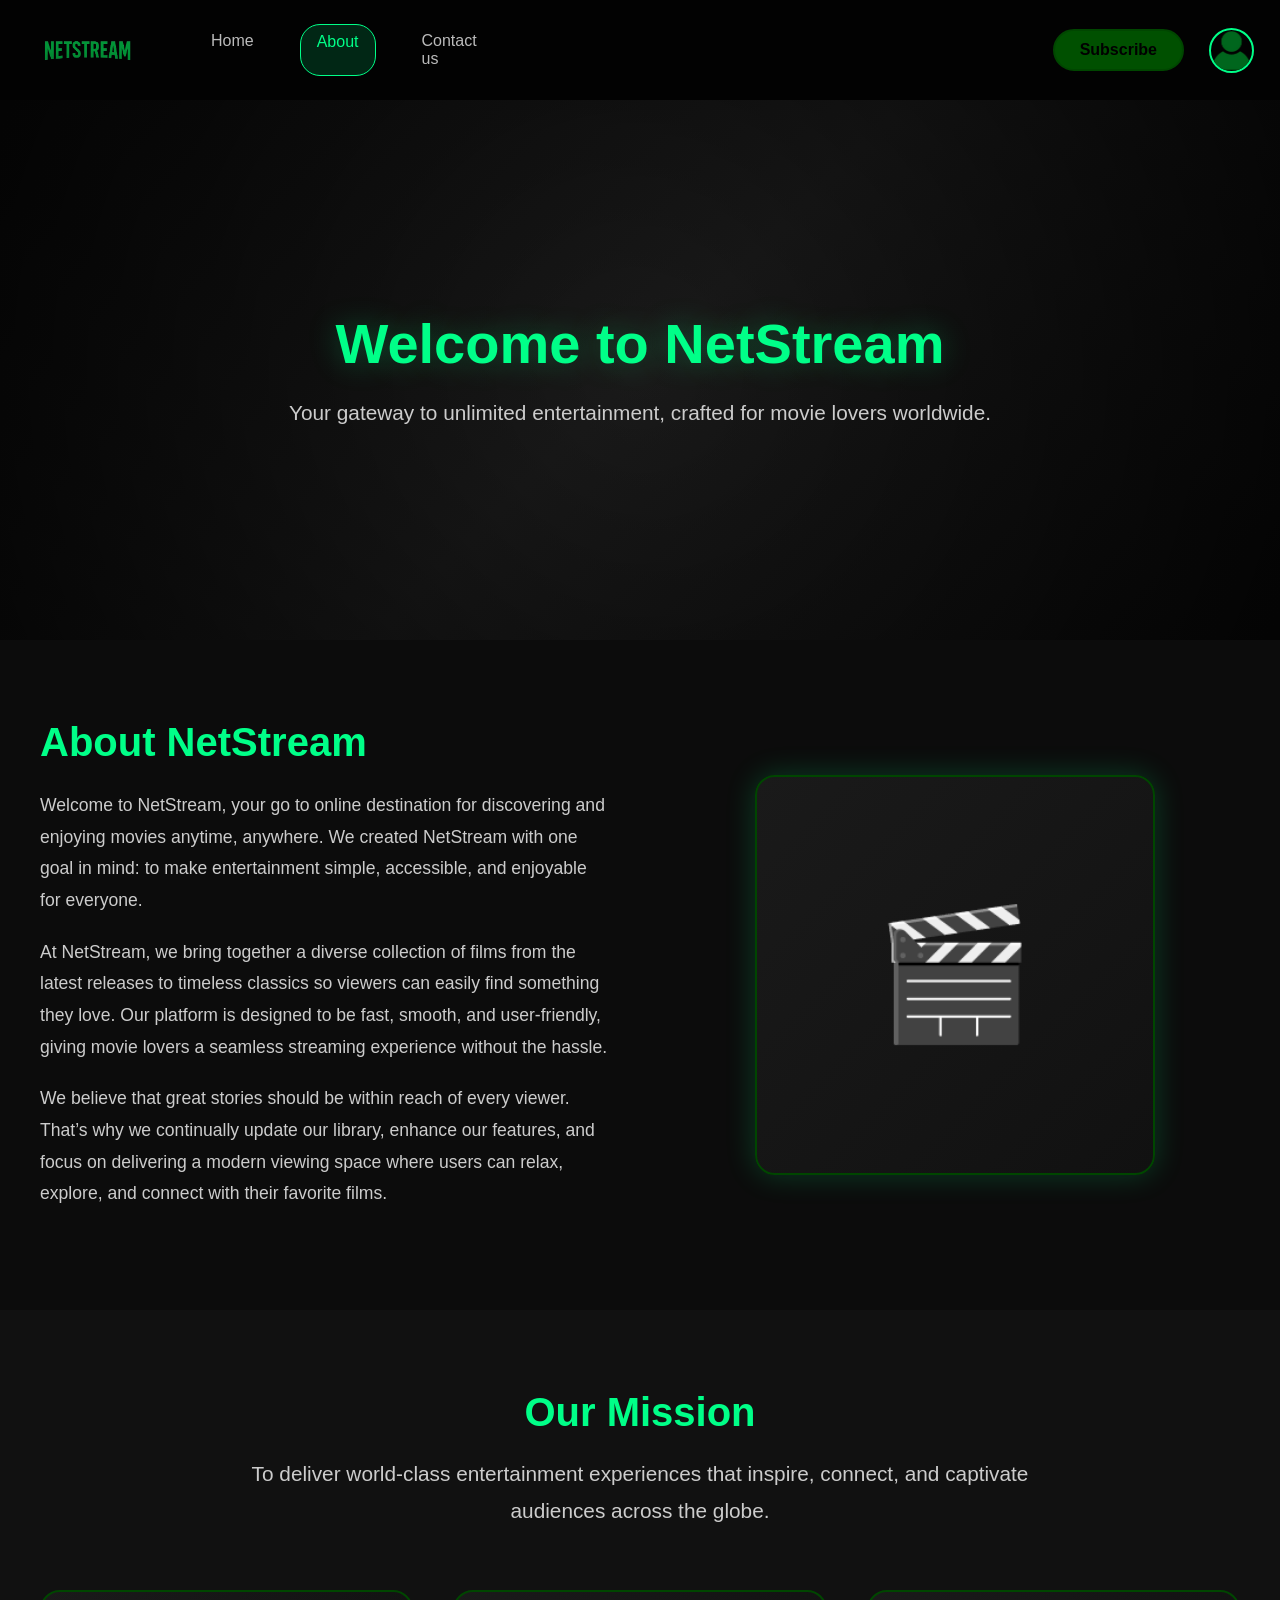
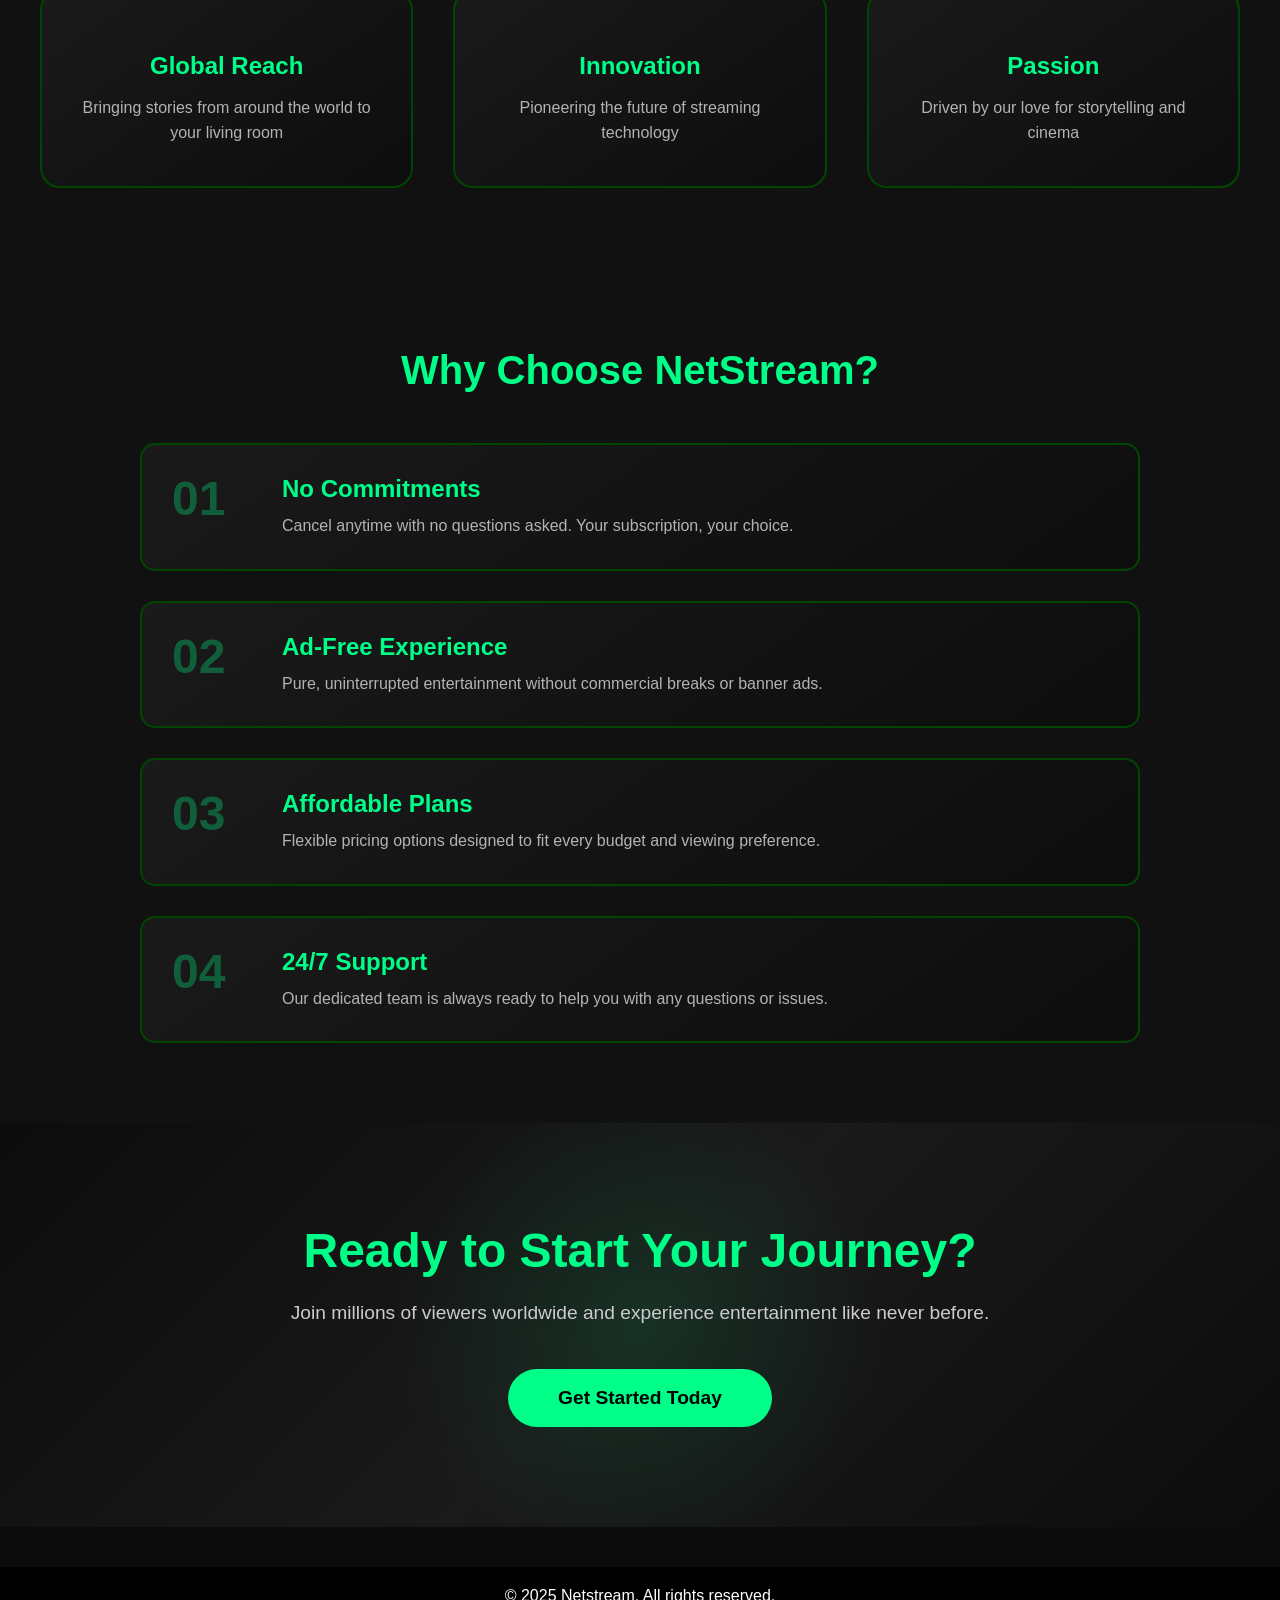
==== about.html @ 3da29c7e "Add files via upload" ====
<!DOCTYPE html>
<html lang="en">
<head>
  <meta charset="UTF-8" />
  <meta name="viewport" content="width=device-width, initial-scale=1.0" />
  <title>About - NetStream</title>
  <link rel="stylesheet" href="style.css" />
  <link rel="stylesheet" href="aboutstyle.css" />
</head>

<body>
  <header class="navbar">
    <div class="left-section">
      <div class="logo">
        <a href="index.html">
          <img src="logo.png" alt="Netstream Logo" />
        </a>
      </div>
      <nav class="nav-links">
        <a href="index.html">Home</a>
        <a href="about.html" class="active">About</a>
        <a href="contact.html">Contact us</a>
      </nav>
    </div>
    <div class="right-section">
      <button class="subscribe-btn">Subscribe</button>
      <img src="profile.png" alt="User Profile" class="profile-img" />
    </div>
  </header>

  <!-- ABOUT HERO SECTION -->
  <section class="about-hero">
    <div class="about-hero-content">
      <h1>Welcome to NetStream</h1>
      <p>Your gateway to unlimited entertainment, crafted for movie lovers worldwide.</p>
    </div>
  </section>

  <!-- ABOUT NETSTREAM -->
  <section class="about-section">
    <div class="about-container">
      <div class="about-text">
        <h2>About NetStream</h2>
        <p>Welcome to NetStream, your go to online destination for discovering and enjoying movies anytime, anywhere. We created NetStream with one goal in mind: to make entertainment simple, accessible, and enjoyable for everyone.</p>
<p>At NetStream, we bring together a diverse collection of films from the latest releases to timeless classics so viewers can easily find something they love. Our platform is designed to be fast, smooth, and user-friendly, giving movie lovers a seamless streaming experience without the hassle.</p>
<p>We believe that great stories should be within reach of every viewer. That’s why we continually update our library, enhance our features, and focus on delivering a modern viewing space where users can relax, explore, and connect with their favorite films.</p>

      </div>
      <div class="about-image">
        <div class="image-placeholder">
          <span>🎬</span>
        </div>
      </div>
    </div>
  </section>

  <!-- OUR MISSION -->
  <section class="mission-section">
    <div class="mission-content">
      <h2>Our Mission</h2>
      <p>To deliver world-class entertainment experiences that inspire, connect, and captivate audiences across the globe.</p>
      <div class="mission-values">
        <div class="value-card">
          <div class="value-icon"></div>
          <h3>Global Reach</h3>
          <p>Bringing stories from around the world to your living room</p>
        </div>
        <div class="value-card">
          <div class="value-icon"></div>
          <h3>Innovation</h3>
          <p>Pioneering the future of streaming technology</p>
        </div>
        <div class="value-card">
          <div class="value-icon"></div>
          <h3>Passion</h3>
          <p>Driven by our love for storytelling and cinema</p>
        </div>
      </div>
    </div>
  </section>

 
  <!-- WHY CHOOSE NETSTREAM -->
  <section class="why-section">
    <div class="why-content">
      <h2>Why Choose NetStream?</h2>
      <div class="why-features">
        <div class="feature-item">
          <div class="feature-number">01</div>
          <div class="feature-text">
            <h3>No Commitments</h3>
            <p>Cancel anytime with no questions asked. Your subscription, your choice.</p>
          </div>
        </div>
        <div class="feature-item">
          <div class="feature-number">02</div>
          <div class="feature-text">
            <h3>Ad-Free Experience</h3>
            <p>Pure, uninterrupted entertainment without commercial breaks or banner ads.</p>
          </div>
        </div>
        <div class="feature-item">
          <div class="feature-number">03</div>
          <div class="feature-text">
            <h3>Affordable Plans</h3>
            <p>Flexible pricing options designed to fit every budget and viewing preference.</p>
          </div>
        </div>
        <div class="feature-item">
          <div class="feature-number">04</div>
          <div class="feature-text">
            <h3>24/7 Support</h3>
            <p>Our dedicated team is always ready to help you with any questions or issues.</p>
          </div>
        </div>
      </div>
    </div>
  </section>

  <!-- CTA SECTION -->
  <section class="cta-section">
    <div class="cta-content">
      <h2>Ready to Start Your Journey?</h2>
      <p>Join millions of viewers worldwide and experience entertainment like never before.</p>
      <button class="cta-btn" id="cta-subscribe">Get Started Today</button>
    </div>
  </section>

  <footer>
    <p>© 2025 Netstream. All rights reserved.</p>
  </footer>

  <!-- SUBSCRIPTION POPUP -->
  <div id="subscription-popup" class="popup-overlay">
    <div class="popup-box">
      <h2 class="popup-title">Choose Your Plan</h2>
      <div class="plans-container">
        <div class="plan-card">
          <h3>Basic</h3>
          <p class="price">₱149 / month</p>
          <ul>
            <li>Good quality (720p)</li>
            <li>Watch on 1 device</li>
            <li>Unlimited movies & shows</li>
          </ul>
          <button class="choose-btn">Get Basic</button>
        </div>
        <div class="plan-card best-offer">
          <div class="offer-badge">Best Offer</div>
          <h3>Standard</h3>
          <p class="price">₱249 / month</p>
          <ul>
            <li>Full HD quality (1080p)</li>
            <li>Watch on 2 devices</li>
            <li>Unlimited downloads</li>
          </ul>
          <button class="choose-btn">Get Standard</button>
        </div>
        <div class="plan-card">
          <h3>Premium</h3>
          <p class="price">₱399 / month</p>
          <ul>
            <li>4K Ultra HD + HDR</li>
            <li>Watch on 4 devices</li>
            <li>Highest streaming quality</li>
          </ul>
          <button class="choose-btn">Get Premium</button>
        </div>
      </div>
      <button id="close-popup" class="close-popup">Close</button>
    </div>
  </div>

  <script src="aboutjs.js"></script>
</body>
</html>
---- style.css ----
* {
  margin: 0;
  padding: 0;
  box-sizing: border-box;
  font-family: 'Poppins', sans-serif;
}

body {
  background-color: #0c0c0c;
  color: white;
}

.navbar {
  display: flex;
  align-items: center;
  justify-content: space-between;
  padding: 10px 40px;
  background: rgba(0, 0, 0, 0.8);
  position: fixed;
  top: 0;
  width: 100%;
  height: 100px;
  z-index: 10;
}

.left-section {
  display: flex;
  align-items: center;
  gap: 60px; /* logo ↔ search */
}

.right-section {
  display: flex;
  align-items: center;
  gap: 25px; /* space between subscribe & profile */
}

/* REMOVE this ❌ */
.subscribe-btn {
  margin-left: 0;
}


.profile-img {
  width: 45px;
  height: 45px;
  border-radius: 50%;
  border: 2px solid #00ff88;
  cursor: pointer;
  transition: all 0.3s ease
}

.profile-img:hover {
  transform: scale(1.1);
  box-shadow: 0 0 10px #00ff88;
}

.subscribe-btn {
  background-color: #005000;
  color: #000;
  border: 2px solid #004600;
  border-radius: 25px;
  padding: 10px 25px;
  font-size: 1rem;
  font-weight: 600;
  margin-left: 560px; /* adds space after search bar */
  cursor: pointer;
  transition: all 0.3s ease;
}

.subscribe-btn:hover {
  background-color: #00cc6a;
  transform: scale(1.05);
  box-shadow: 0 0 10px #00ff88;
}


.logo img {
  height: 70px; /* adjust logo height */
  width: auto;
  cursor: pointer;
  transition: transform 0.3s ease;
}

.search-bar {
  width: 280px; 
  padding: 10px 20px 10px 45px;
  border-radius: 25px;
  border: 2px solid #004600;
  background-color: #111;
  color: #fff;
  font-size: 1rem;
  background-image: url('images/search-icon.svg');
  background-repeat: no-repeat;
  background-position: 15px center;
  background-size: 18px;
  transition: all 0.3s ease;
}

.search-bar:focus {
  box-shadow: 0 0 15px #00ff88;
  transform: scale(1.03);
}

.logo {
  font-size: 2.5em;
  font-weight: 700;
  color: #00ff88;
}

.logo img {
  height: 95px;        /* Adjust size as needed */
  width: auto;
  vertical-align: middle;
  cursor: pointer;
  transition: transform 0.3s ease;
}

.logo img:hover {
  transform: scale(1.1);
}
.search-bar {
  width: 300px;                         /* wider input */
  padding: 12px 20px 12px 45px;         /* extra left padding for icon space */
  border-radius: 30px;                  /* smooth rounded look */
  border: 2px solid #004600;            /* glowing green border */
  background-color: #111;               /* darker background */
  color: #fff;
  font-size: 1rem;
  outline: none;
  transition: all 0.3s ease;
  background-image: url('images/search-icon.svg'); /* optional icon */
  background-repeat: no-repeat;
  background-position: 15px center;
  background-size: 18px;
}

.search-bar::placeholder {
  color: #888;
  letter-spacing: 0.5px;
}

.search-bar:focus {
  box-shadow: 0 0 15px #00ff88;
  border-color: #004600;
  background-color: #0d0d0d;
  transform: scale(1.03);
}

.hero {
  background: linear-gradient(to bottom, rgba(0, 0, 0, 0.4), #0c0c0c),
              url('images/frankenstein-banner.jpg') center/cover no-repeat;
  height: 80vh;
  display: flex;
  align-items: flex-end;
  justify-content: flex-start;
  padding: 60px;
  margin-top: 70px;
  transition: background-image 0.8s ease-in-out;
}

.hero-content {
  max-width: 600px;
}

.hero h1 {
  font-size: 3rem;
  margin-bottom: 15px;
}

.hero p {
  font-size: 1.1rem;
  color: #cccccc;
  margin-bottom: 10px;
}

.hero-info span {
  margin-right: 15px;
  color: #00ff88;
}

.hero-buttons {
  margin-top: 20px;
  display: flex;
  gap: 15px;
}

.hero-buttons button {
  padding: 12px 25px;
  border: none;
  border-radius: 25px;
  font-size: 1rem;
  cursor: pointer;
  transition: all 0.3s ease;
}

#watch-btn {
  background-color: #00ff88;
  color: #000;
  font-weight: 600;
}

#watch-btn:hover {
  background-color: #00cc6a;
  transform: scale(1.05);
}

.fav-btn {
  background-color: transparent;
  color: #00ff88;
  border: 2px solid #00ff88;
  font-weight: 600;
}

.fav-btn:hover {
  background-color: #00ff88;
  color: #000;
  transform: scale(1.05);
}


.movie-section {
  padding: 40px;
}

.movie-section h2 {
  margin-bottom: 20px;
  font-size: 1.8rem;
}

.movie-gallery {
  display: grid;
  grid-template-columns: repeat(auto-fit, minmax(180px, 1fr));
  gap: 20px;
}

.movie-card {
  background: #1a1a1a;
  border-radius: 10px;
  overflow: hidden;
  transition: transform 0.3s, box-shadow 0.3s;
  cursor: pointer;
}

.movie-card:hover {
  transform: scale(1.05);
  box-shadow: 0 0 15px #00ff88;
}

.movie-card img {
  width: 100%;
  height: 200px;
  object-fit: cover;
}

.movie-info {
  padding: 10px;
}

.movie-info h3 {
  font-size: 1.1rem;
}

.movie-info p {
  color: #aaaaaa;
  font-size: 0.9rem;
}

footer {
  text-align: center;
  padding: 20px;
  background: #000;
  margin-top: 40px;
}

.reasons-section {
  padding: 60px 40px;
  text-align: center;
  background: #0b0b0b;
}

.reasons-section h2 {
  font-size: 2rem;
  margin-bottom: 40px;
  font-weight: 700;
  color: white;
}

.reasons-container {
  display: grid;
  grid-template-columns: repeat(auto-fit, minmax(230px, 1fr));
  gap: 25px;
  justify-content: center;
}

.reason-card {
  background: linear-gradient(145deg, #1a1a1a, #111);
  border-radius: 20px;
  padding: 30px 20px;
  color: white;
  transition: transform 0.3s ease, box-shadow 0.3s ease;
  display: flex;
  flex-direction: column;
  justify-content: space-between;
  text-align: left;
}

.reason-card:hover {
  transform: translateY(-5px);
  box-shadow: 0 0 20px rgba(0, 255, 136, 0.3);
}

.reason-card h3 {
  font-size: 1.2rem;
  margin-bottom: 10px;
}

.reason-card p {
  color: #b3b3b3;
  font-size: 0.95rem;
  line-height: 1.5;
  margin-bottom: 20px;
}

.reason-icon {
  font-size: 2rem;
  text-align: right;
  opacity: 0.8;
}

/* Smooth upward fade + slide animation */
@keyframes heroFadeUp {
  0% {
    opacity: 0;
    transform: translateY(30px);
  }
  100% {
    opacity: 1;
    transform: translateY(0);
  }
}

.hero-content {
  animation: heroFadeUp 1.2s ease-out;
}

/* Popup Overlay */
.popup-overlay {
  position: fixed;
  top: 0;
  left: 0;
  width: 100%;
  height: 100%;
  background: rgba(0,0,0,0.85);
  display: none;
  justify-content: center;
  align-items: center;
  z-index: 2000;
  animation: fadeIn 0.3s ease;
}

/* Popup Box */
.popup-box {
  background: #111;
  padding: 30px;
  width: 75%;
  max-width: 900px;
  border-radius: 20px;
  box-shadow: 0 0 25px rgba(0,255,136,0.3);
  animation: zoomIn 0.3s ease;
}

.popup-title {
  text-align: center;
  font-size: 2rem;
  color: #00ff88;
  margin-bottom: 15px;
}

.popup-subtitle {
  text-align: center;
  color: #bbb;
  margin-bottom: 30px;
}

/* Plans Layout */
.plans-container {
  display: grid;
  grid-template-columns: repeat(auto-fit, minmax(250px, 1fr));
  gap: 25px;
}

.plan-card {
  background: #1b1b1b;
  border-radius: 18px;
  padding: 25px;
  border: 2px solid #004600;
  transition: 0.3s;
}

.plan-card:hover {
  transform: translateY(-5px);
  box-shadow: 0 0 15px #00ff88;
}

.plan-card h3 {
  font-size: 1.5rem;
  color: #00ff88;
  margin-bottom: 8px;
}

.price {
  font-size: 1.4rem;
  margin-bottom: 15px;
  color: white;
}

.plan-card ul {
  margin-bottom: 20px;
}

.plan-card ul li {
  color: #bbb;
  margin-bottom: 8px;
  font-size: 0.95rem;
}

/* Best Offer Badge */
.best-offer {
  border: 2px solid #00ff88;
  box-shadow: 0 0 20px rgba(0,255,136,0.4);
  position: relative;
}

.offer-badge {
  position: absolute;
  top: -10px;
  right: -10px;
  background: #00ff88;
  color: #000;
  padding: 5px 10px;
  font-size: 0.8rem;
  border-radius: 10px;
  font-weight: bold;
}

/* Choose Button */
.choose-btn {
  width: 100%;
  padding: 12px;
  border-radius: 10px;
  background: #00ff88;
  color: #000;
  font-weight: 700;
  border: none;
  cursor: pointer;
  transition: 0.3s;
}

.choose-btn:hover {
  background: #00cc6a;
  transform: scale(1.05);
}

/* Close Button */
.close-popup {
  margin-top: 25px;
  padding: 12px 25px;
  border-radius: 8px;
  background: #333;
  border: 2px solid #00ff88;
  color: white;
  cursor: pointer;
  display: block;
  margin-left: auto;
  transition: 0.3s;
}

.close-popup:hover {
  background: #00ff88;
  color: #000;
}

/* Animations */
@keyframes fadeIn {
  from {opacity: 0;}
  to {opacity: 1;}
}

@keyframes zoomIn {
  from {transform: scale(0.8);}
  to {transform: scale(1);}
}

.hero-cast {
  margin-top: 15px;
  display: flex;
  flex-wrap: wrap;
  gap: 10px;
  color: #00ff88;
  font-size: 1rem;
  font-weight: 500;
}

.hero-cast span {
  background: rgba(0, 255, 136, 0.15);
  padding: 6px 12px;
  border-radius: 20px;
  border: 1px solid #00ff88;
}

.trailer-btn {
  background: transparent;
  border: 2px solid #00ff88;
  color: #00ff88;
  font-weight: 600;
}

.trailer-btn:hover {
  background: #00ff88;
  color: #000;
  transform: scale(1.05);
}

.trailer-box iframe {
  border-radius: 15px;
  margin: 20px 0;
}

.trailer-info {
  display: flex;
  gap: 20px;
  justify-content: center;
  margin-bottom: 15px;
  color: #00ff88;
  font-weight: 500;
}

.trailer-cast {
  text-align: center;
  color: #bbb;
  margin-bottom: 20px;
}
---- aboutstyle.css ----
/* NAVIGATION LINKS */
.nav-links {
  display: flex;
  gap: 30px;
  
}

.nav-links a {
  color: #bbb;
  text-decoration: none;
  font-size: 1rem;
  font-weight: 500;
  padding: 8px 16px;
  border-radius: 20px;
  transition: all 0.3s ease;
  position: relative;
}

.nav-links a:hover {
  color: #00ff88;
  background: rgba(0, 255, 136, 0.1);
}

.nav-links a.active {
  color: #00ff88;
  background: rgba(0, 255, 136, 0.15);
  border: 1px solid #00ff88;
}

/* ABOUT HERO SECTION */
.about-hero {
  background: linear-gradient(135deg, #0c0c0c 0%, #1a1a1a 50%, #0c0c0c 100%),
              url('images/about-hero.jpg') center/cover no-repeat;
  height: 60vh;
  display: flex;
  align-items: center;
  justify-content: center;
  text-align: center;
  margin-top: 100px;
  position: relative;
  overflow: hidden;
}

.about-hero::before {
  content: '';
  position: absolute;
  top: 0;
  left: 0;
  right: 0;
  bottom: 0;
  background: radial-gradient(circle at center, transparent 0%, rgba(0,0,0,0.7) 100%);
}

.about-hero-content {
  position: relative;
  z-index: 1;
  max-width: 800px;
  padding: 0 20px;
  animation: fadeInUp 1s ease-out;
}

.about-hero h1 {
  font-size: 3.5rem;
  margin-bottom: 20px;
  color: #00ff88;
  text-shadow: 0 0 30px rgba(0, 255, 136, 0.3);
}

.about-hero p {
  font-size: 1.3rem;
  color: #cccccc;
  line-height: 1.6;
}

/* ABOUT SECTION */
.about-section {
  padding: 80px 40px;
  background: #0c0c0c;
}

.about-container {
  display: grid;
  grid-template-columns: 1fr 1fr;
  gap: 60px;
  max-width: 1200px;
  margin: 0 auto;
  align-items: center;
}

.about-text h2 {
  font-size: 2.5rem;
  margin-bottom: 25px;
  color: #00ff88;
}

.about-text p {
  font-size: 1.1rem;
  line-height: 1.8;
  color: #cccccc;
  margin-bottom: 20px;
}

.about-image {
  display: flex;
  justify-content: center;
  align-items: center;
}

.image-placeholder {
  width: 400px;
  height: 400px;
  background: linear-gradient(135deg, #1a1a1a, #111);
  border-radius: 20px;
  display: flex;
  align-items: center;
  justify-content: center;
  font-size: 8rem;
  border: 2px solid #004600;
  box-shadow: 0 0 30px rgba(0, 255, 136, 0.2);
  transition: transform 0.3s ease;
}

.image-placeholder:hover {
  transform: scale(1.05);
  box-shadow: 0 0 40px rgba(0, 255, 136, 0.4);
}

/* MISSION SECTION */
.mission-section {
  padding: 80px 40px;
  background: #111;
  text-align: center;
}

.mission-content {
  max-width: 1200px;
  margin: 0 auto;
}

.mission-content h2 {
  font-size: 2.5rem;
  margin-bottom: 20px;
  color: #00ff88;
}

.mission-content > p {
  font-size: 1.3rem;
  line-height: 1.8;
  color: #cccccc;
  margin-bottom: 60px;
  max-width: 800px;
  margin-left: auto;
  margin-right: auto;
}

.mission-values {
  display: grid;
  grid-template-columns: repeat(auto-fit, minmax(280px, 1fr));
  gap: 40px;
  margin-top: 40px;
}

.value-card {
  background: linear-gradient(145deg, #1a1a1a, #0d0d0d);
  padding: 40px 30px;
  border-radius: 20px;
  border: 2px solid #004600;
  transition: all 0.3s ease;
}

.value-card:hover {
  transform: translateY(-10px);
  box-shadow: 0 0 30px rgba(0, 255, 136, 0.3);
  border-color: #00ff88;
}

.value-icon {
  font-size: 4rem;
  margin-bottom: 20px;
}

.value-card h3 {
  font-size: 1.5rem;
  margin-bottom: 15px;
  color: #00ff88;
}

.value-card p {
  color: #b3b3b3;
  font-size: 1rem;
  line-height: 1.6;
}

/* OFFER SECTION */
.offer-section {
  padding: 80px 40px;
  background: #0c0c0c;
  text-align: center;
}

.offer-section h2 {
  font-size: 2.5rem;
  margin-bottom: 60px;
  color: #00ff88;
}

.offer-grid {
  display: grid;
  grid-template-columns: repeat(auto-fit, minmax(300px, 1fr));
  gap: 30px;
  max-width: 1200px;
  margin: 0 auto;
}

.offer-card {
  background: linear-gradient(145deg, #1a1a1a, #111);
  padding: 35px 25px;
  border-radius: 20px;
  border: 2px solid #004600;
  transition: all 0.3s ease;
  text-align: left;
}

.offer-card:hover {
  transform: translateY(-5px);
  box-shadow: 0 0 25px rgba(0, 255, 136, 0.3);
  border-color: #00ff88;
}

.offer-icon {
  font-size: 3rem;
  margin-bottom: 20px;
}

.offer-card h3 {
  font-size: 1.3rem;
  margin-bottom: 15px;
  color: #00ff88;
}

.offer-card p {
  color: #b3b3b3;
  font-size: 0.95rem;
  line-height: 1.6;
}

/* WHY SECTION */
.why-section {
  padding: 80px 40px;
  background: #111;
}

.why-content {
  max-width: 1000px;
  margin: 0 auto;
}

.why-content h2 {
  font-size: 2.5rem;
  margin-bottom: 50px;
  color: #00ff88;
  text-align: center;
}

.why-features {
  display: flex;
  flex-direction: column;
  gap: 30px;
}

.feature-item {
  display: flex;
  align-items: flex-start;
  gap: 30px;
  padding: 30px;
  background: linear-gradient(145deg, #1a1a1a, #0d0d0d);
  border-radius: 15px;
  border: 2px solid #004600;
  transition: all 0.3s ease;
}

.feature-item:hover {
  transform: translateX(10px);
  box-shadow: 0 0 25px rgba(0, 255, 136, 0.3);
  border-color: #00ff88;
}

.feature-number {
  font-size: 3rem;
  font-weight: 700;
  color: #00ff88;
  line-height: 1;
  min-width: 80px;
  opacity: 0.3;
}

.feature-text h3 {
  font-size: 1.5rem;
  margin-bottom: 10px;
  color: #00ff88;
}

.feature-text p {
  color: #b3b3b3;
  font-size: 1rem;
  line-height: 1.6;
}

/* CTA SECTION */
.cta-section {
  padding: 100px 40px;
  background: linear-gradient(135deg, #0c0c0c 0%, #1a1a1a 50%, #0c0c0c 100%);
  text-align: center;
  position: relative;
  overflow: hidden;
}

.cta-section::before {
  content: '';
  position: absolute;
  top: 50%;
  left: 50%;
  transform: translate(-50%, -50%);
  width: 500px;
  height: 500px;
  background: radial-gradient(circle, rgba(0, 255, 136, 0.1) 0%, transparent 70%);
  animation: pulse 3s ease-in-out infinite;
}

.cta-content {
  position: relative;
  z-index: 1;
  max-width: 700px;
  margin: 0 auto;
}

.cta-content h2 {
  font-size: 3rem;
  margin-bottom: 20px;
  color: #00ff88;
}

.cta-content p {
  font-size: 1.2rem;
  color: #cccccc;
  margin-bottom: 40px;
  line-height: 1.6;
}

.cta-btn {
  padding: 18px 50px;
  background: #00ff88;
  color: #000;
  border: none;
  border-radius: 30px;
  font-size: 1.2rem;
  font-weight: 700;
  cursor: pointer;
  transition: all 0.3s ease;
}

.cta-btn:hover {
  background: #00cc6a;
  transform: scale(1.08);
  box-shadow: 0 0 30px rgba(0, 255, 136, 0.5);
}

/* ANIMATIONS */
@keyframes fadeInUp {
  from {
    opacity: 0;
    transform: translateY(30px);
  }
  to {
    opacity: 1;
    transform: translateY(0);
  }
}

@keyframes pulse {
  0%, 100% {
    transform: translate(-50%, -50%) scale(1);
    opacity: 0.3;
  }
  50% {
    transform: translate(-50%, -50%) scale(1.2);
    opacity: 0.5;
  }
}

/* RESPONSIVE DESIGN */
@media (max-width: 768px) {
  .about-hero h1 {
    font-size: 2.5rem;
  }

  .about-hero p {
    font-size: 1.1rem;
  }

  .about-container {
    grid-template-columns: 1fr;
    gap: 40px;
  }

  .image-placeholder {
    width: 300px;
    height: 300px;
    font-size: 6rem;
  }

  .mission-values,
  .offer-grid {
    grid-template-columns: 1fr;
  }

  .feature-item {
    flex-direction: column;
    text-align: center;
  }

  .feature-number {
    min-width: auto;
  }

  .cta-content h2 {
    font-size: 2rem;
  }

  .nav-links {
    gap: 15px;
    margin-left: 20px;
  }

  .nav-links a {
    padding: 6px 12px;
    font-size: 0.9rem;
  }
}
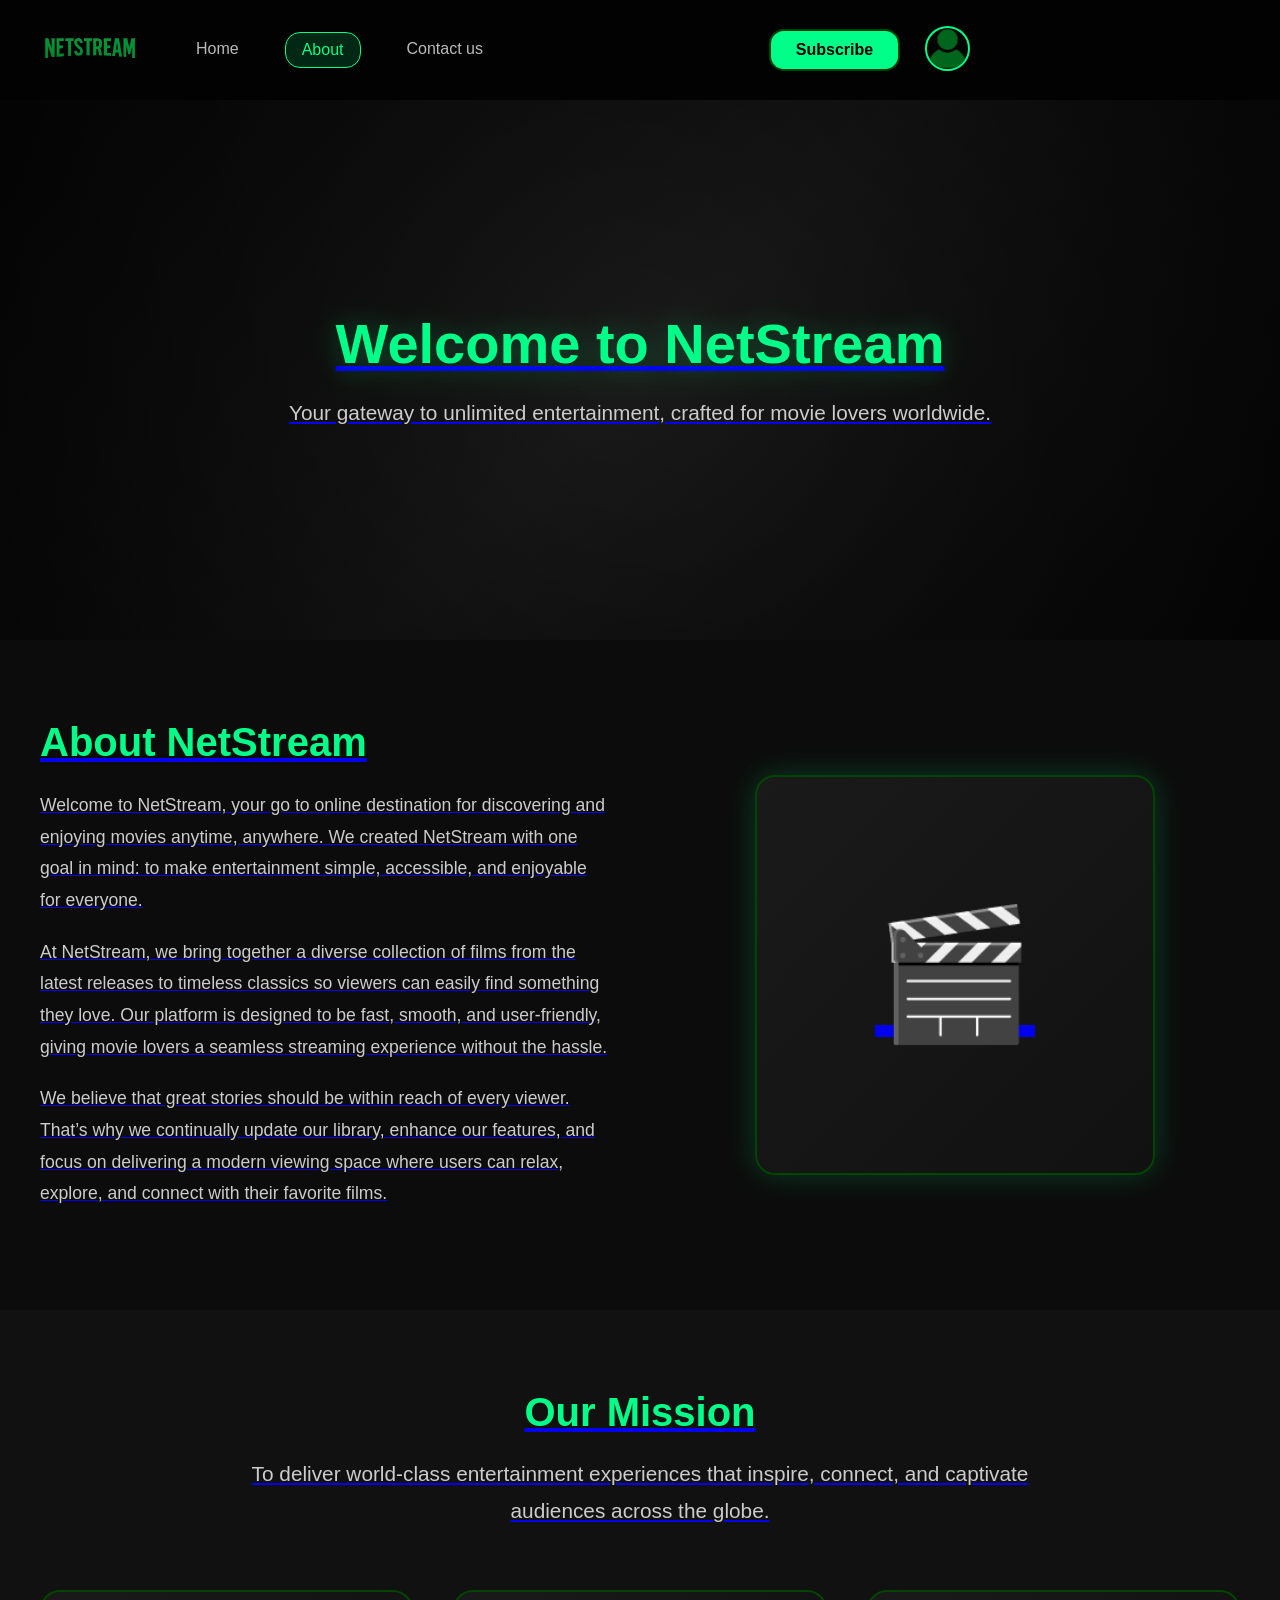
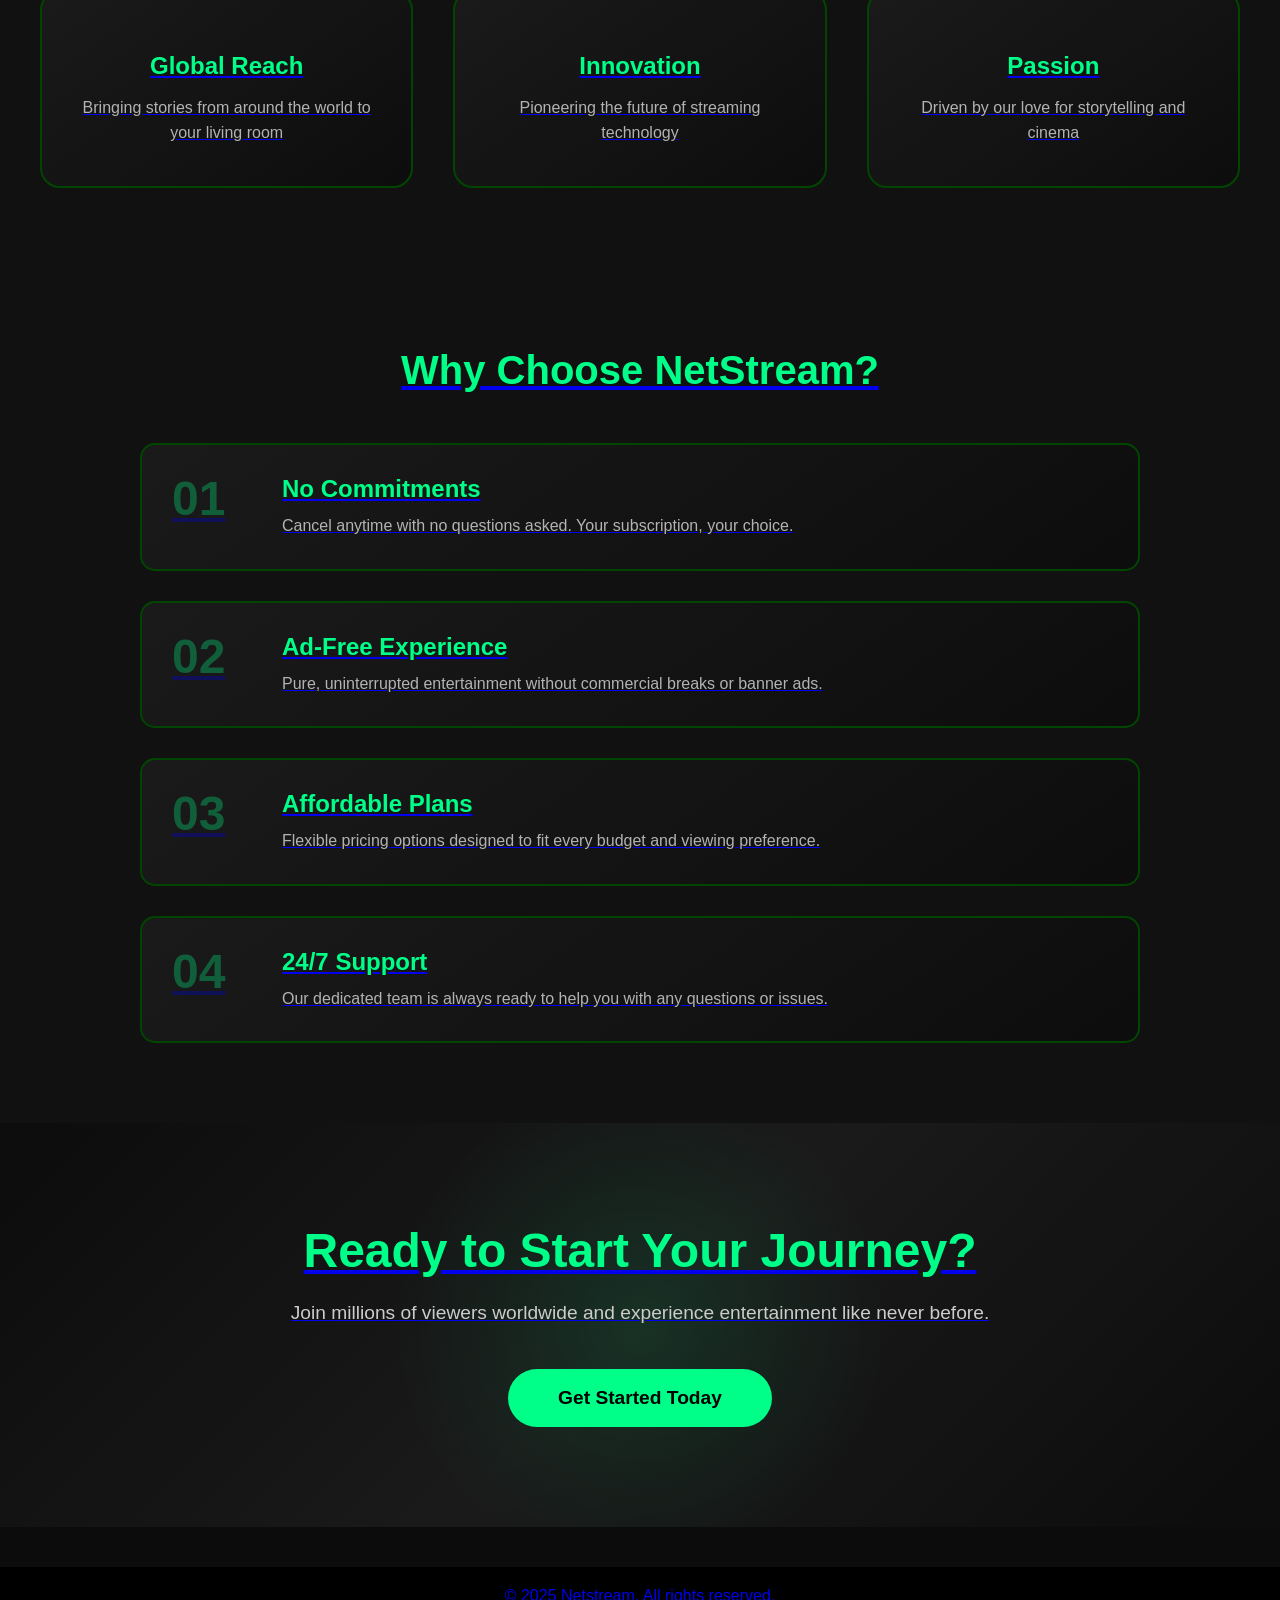
==== commit 5245d11e: "Update about.html" ====
--- a/about.html
+++ b/about.html
@@ -24,6 +24,7 @@
     </div>
     <div class="right-section">
       <button class="subscribe-btn">Subscribe</button>
+      <a href="signin.html">
       <img src="profile.png" alt="User Profile" class="profile-img" />
     </div>
   </header>
@@ -173,4 +174,5 @@
 
   <script src="aboutjs.js"></script>
 </body>
-</html>+</html>
+
--- a/style.css
+++ b/style.css
@@ -26,20 +26,42 @@
 .left-section {
   display: flex;
   align-items: center;
-  gap: 60px; /* logo ↔ search */
+  gap: 40px;
 }
 
 .right-section {
   display: flex;
   align-items: center;
-  gap: 25px; /* space between subscribe & profile */
-}
-
-/* REMOVE this ❌ */
-.subscribe-btn {
-  margin-left: 0;
-}
-
+  gap: 25px;
+}
+
+/* NAVIGATION LINKS */
+.nav-links {
+  display: flex;
+  gap: 30px;
+}
+
+.nav-links a {
+  color: #bbb;
+  text-decoration: none;
+  font-size: 1rem;
+  font-weight: 500;
+  padding: 8px 16px;
+  border-radius: 15px;
+  transition: all 0.3s ease;
+  position: relative;
+}
+
+.nav-links a:hover {
+  color: #00ff88;
+  background: rgba(0, 255, 136, 0.1);
+}
+
+.nav-links a.active {
+  color: #00ff88;
+  background: rgba(0, 255, 136, 0.15);
+  border: 1px solid #00ff88;
+}
 
 .profile-img {
   width: 45px;
@@ -56,14 +78,13 @@
 }
 
 .subscribe-btn {
-  background-color: #005000;
+  background-color: #00ff88;
   color: #000;
   border: 2px solid #004600;
-  border-radius: 25px;
+  border-radius: 15px;
   padding: 10px 25px;
   font-size: 1rem;
   font-weight: 600;
-  margin-left: 560px; /* adds space after search bar */
   cursor: pointer;
   transition: all 0.3s ease;
 }
@@ -74,18 +95,25 @@
   box-shadow: 0 0 10px #00ff88;
 }
 
+.logo a {
+  text-decoration: none;
+}
 
 .logo img {
-  height: 70px; /* adjust logo height */
+  height: 100px;
   width: auto;
   cursor: pointer;
   transition: transform 0.3s ease;
 }
 
+.logo img:hover {
+  transform: scale(1.1);
+}
+
 .search-bar {
-  width: 280px; 
+  width: 325px; 
   padding: 10px 20px 10px 45px;
-  border-radius: 25px;
+  border-radius: 15px;
   border: 2px solid #004600;
   background-color: #111;
   color: #fff;
@@ -97,44 +125,6 @@
   transition: all 0.3s ease;
 }
 
-.search-bar:focus {
-  box-shadow: 0 0 15px #00ff88;
-  transform: scale(1.03);
-}
-
-.logo {
-  font-size: 2.5em;
-  font-weight: 700;
-  color: #00ff88;
-}
-
-.logo img {
-  height: 95px;        /* Adjust size as needed */
-  width: auto;
-  vertical-align: middle;
-  cursor: pointer;
-  transition: transform 0.3s ease;
-}
-
-.logo img:hover {
-  transform: scale(1.1);
-}
-.search-bar {
-  width: 300px;                         /* wider input */
-  padding: 12px 20px 12px 45px;         /* extra left padding for icon space */
-  border-radius: 30px;                  /* smooth rounded look */
-  border: 2px solid #004600;            /* glowing green border */
-  background-color: #111;               /* darker background */
-  color: #fff;
-  font-size: 1rem;
-  outline: none;
-  transition: all 0.3s ease;
-  background-image: url('images/search-icon.svg'); /* optional icon */
-  background-repeat: no-repeat;
-  background-position: 15px center;
-  background-size: 18px;
-}
-
 .search-bar::placeholder {
   color: #888;
   letter-spacing: 0.5px;
@@ -145,6 +135,7 @@
   border-color: #004600;
   background-color: #0d0d0d;
   transform: scale(1.03);
+  outline: none;
 }
 
 .hero {
@@ -217,7 +208,6 @@
   color: #000;
   transform: scale(1.05);
 }
-
 
 .movie-section {
   padding: 40px;
@@ -542,14 +532,22 @@
   margin-bottom: 20px;
 }
 
-
-
-
-
-
-
-
-
-
-
-
+/* Responsive adjustments */
+@media (max-width: 768px) {
+  .nav-links {
+    gap: 15px;
+  }
+
+  .nav-links a {
+    padding: 6px 12px;
+    font-size: 0.9rem;
+  }
+
+  .left-section {
+    gap: 20px;
+  }
+}
+
+
+
+
--- a/aboutstyle.css
+++ b/aboutstyle.css
@@ -11,7 +11,7 @@
   font-size: 1rem;
   font-weight: 500;
   padding: 8px 16px;
-  border-radius: 20px;
+  border-radius: 15px;
   transition: all 0.3s ease;
   position: relative;
 }
@@ -436,4 +436,5 @@
     padding: 6px 12px;
     font-size: 0.9rem;
   }
-}+}
+
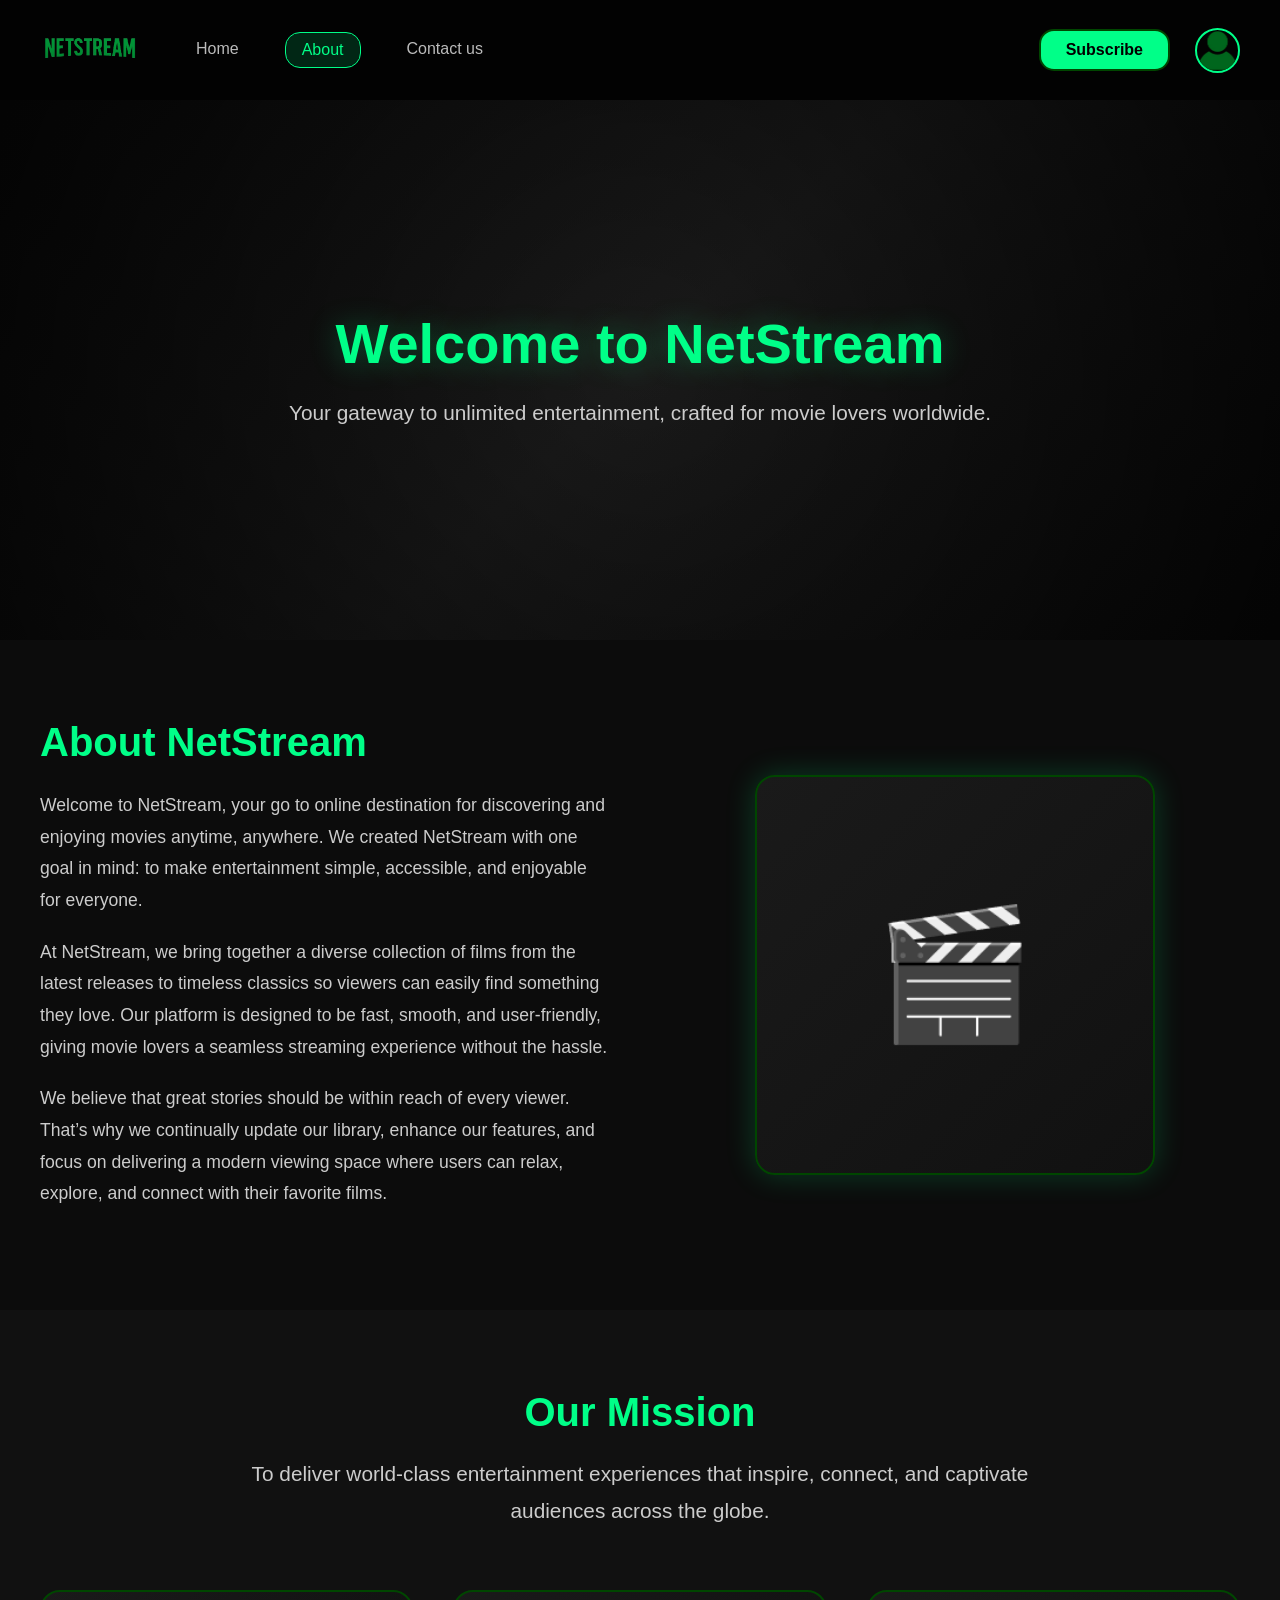
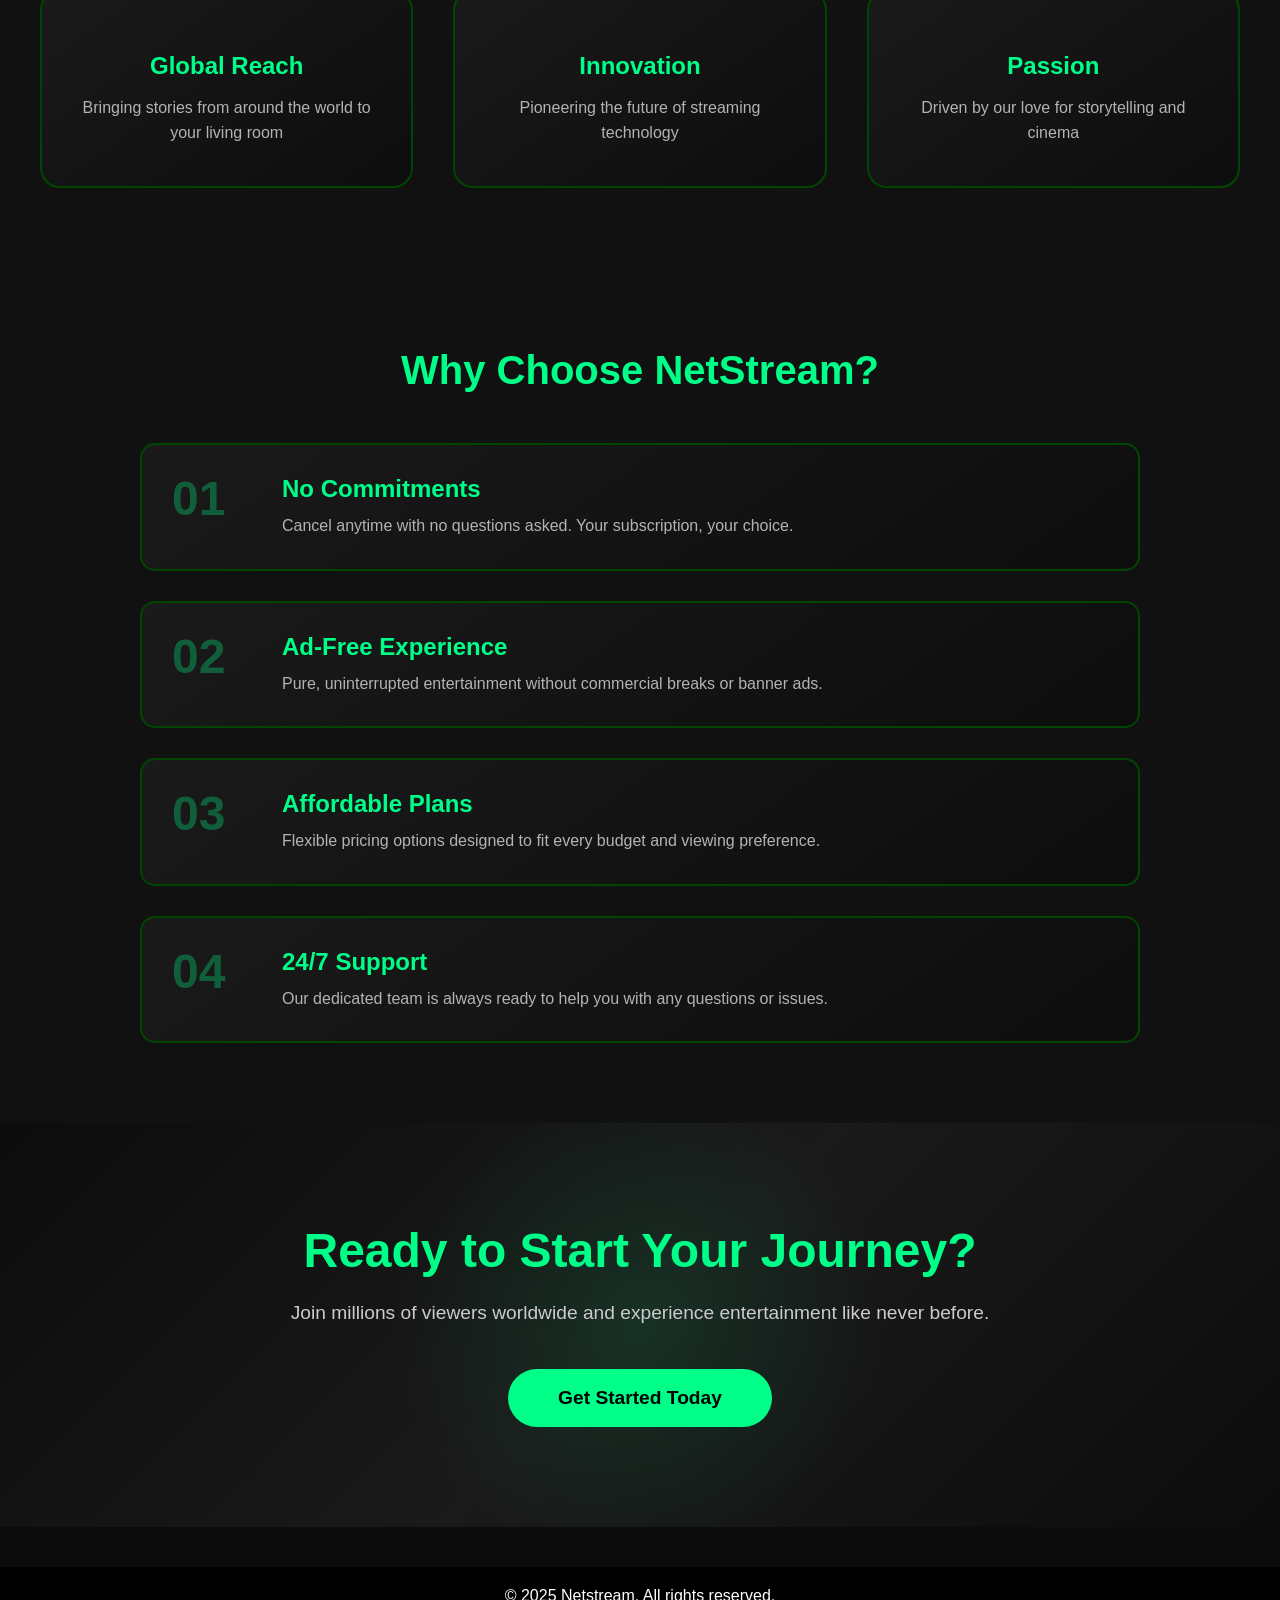
==== commit 9b8dcf31: "Update about.html" ====
--- a/about.html
+++ b/about.html
@@ -24,7 +24,6 @@
     </div>
     <div class="right-section">
       <button class="subscribe-btn">Subscribe</button>
-      <a href="signin.html">
       <img src="profile.png" alt="User Profile" class="profile-img" />
     </div>
   </header>
@@ -176,3 +175,4 @@
 </body>
 </html>
 
+
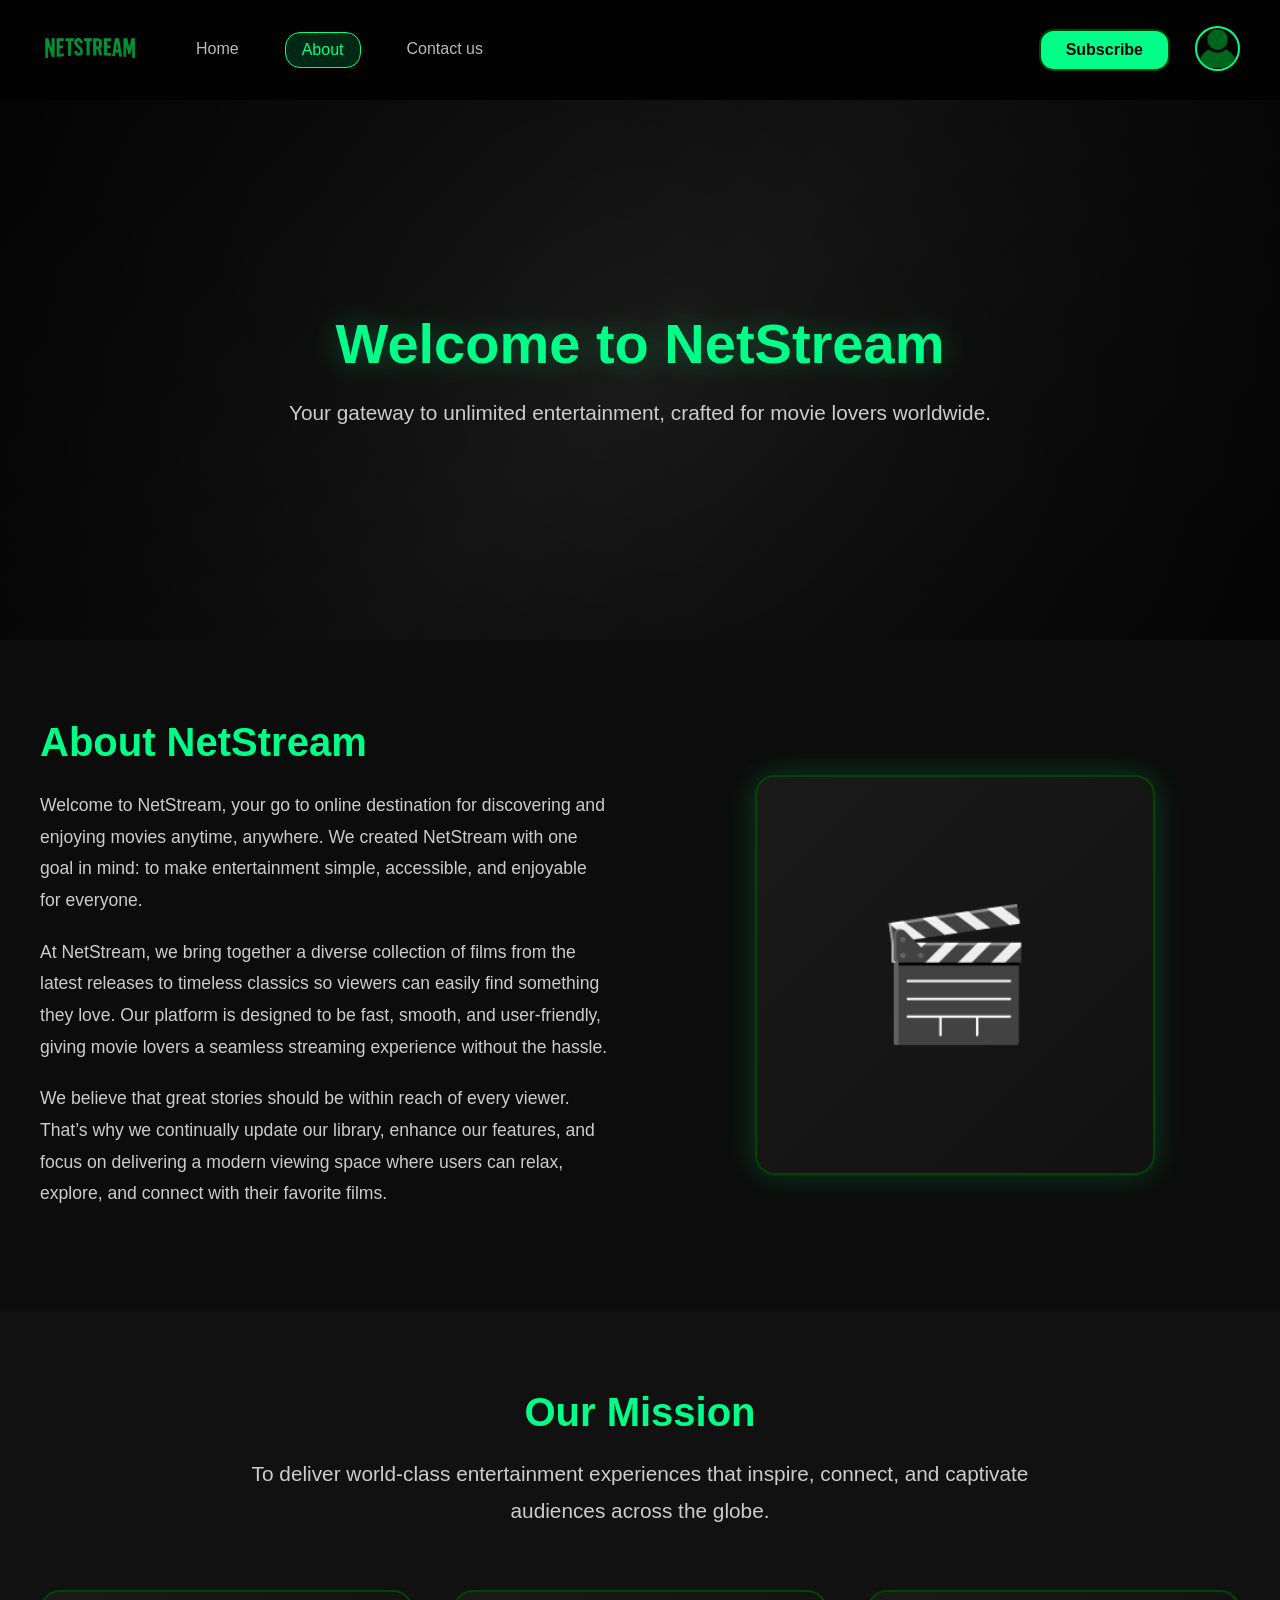
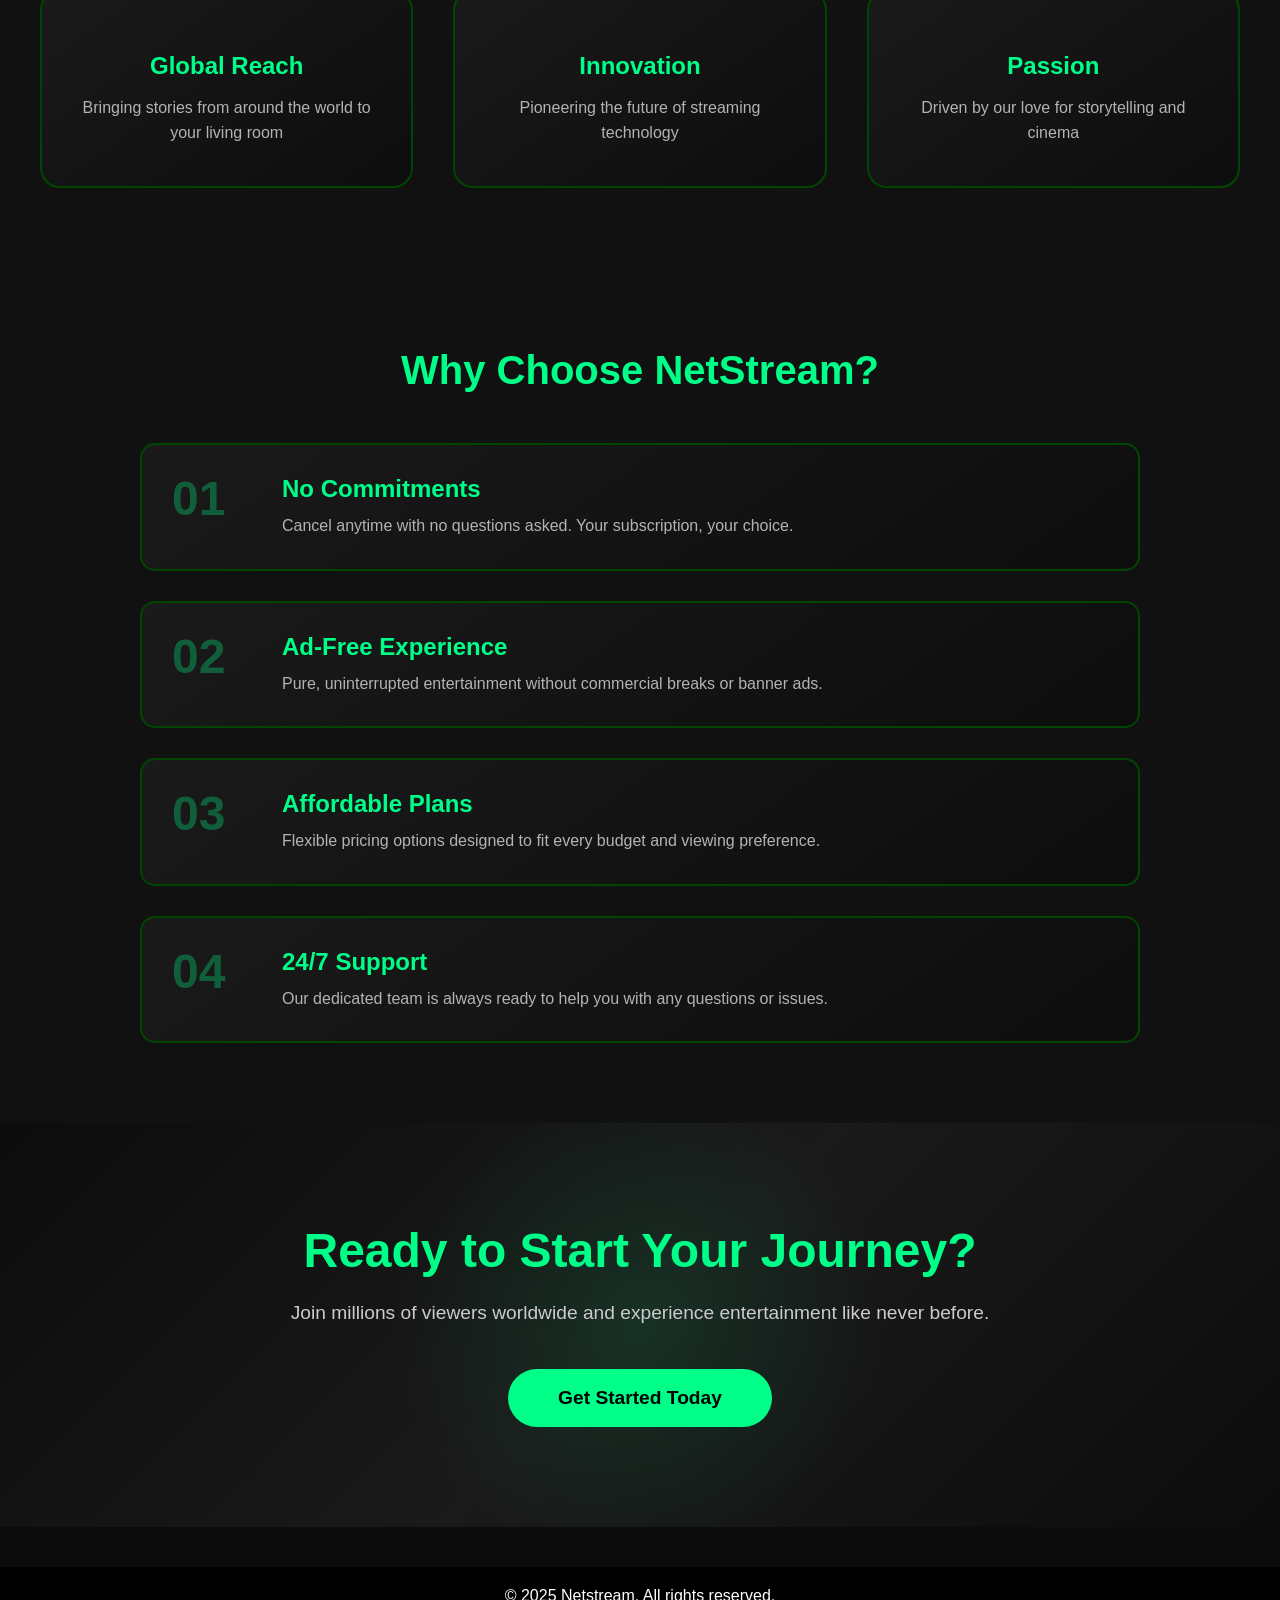
==== commit ec529a96: "Update about.html" ====
--- a/about.html
+++ b/about.html
@@ -24,7 +24,9 @@
     </div>
     <div class="right-section">
       <button class="subscribe-btn">Subscribe</button>
-      <img src="profile.png" alt="User Profile" class="profile-img" />
+      <a href="signin.html">
+  <img src="profile.png" alt="User Profile" class="profile-img" />
+</a>
     </div>
   </header>
 
@@ -176,3 +178,4 @@
 </html>
 
 
+
